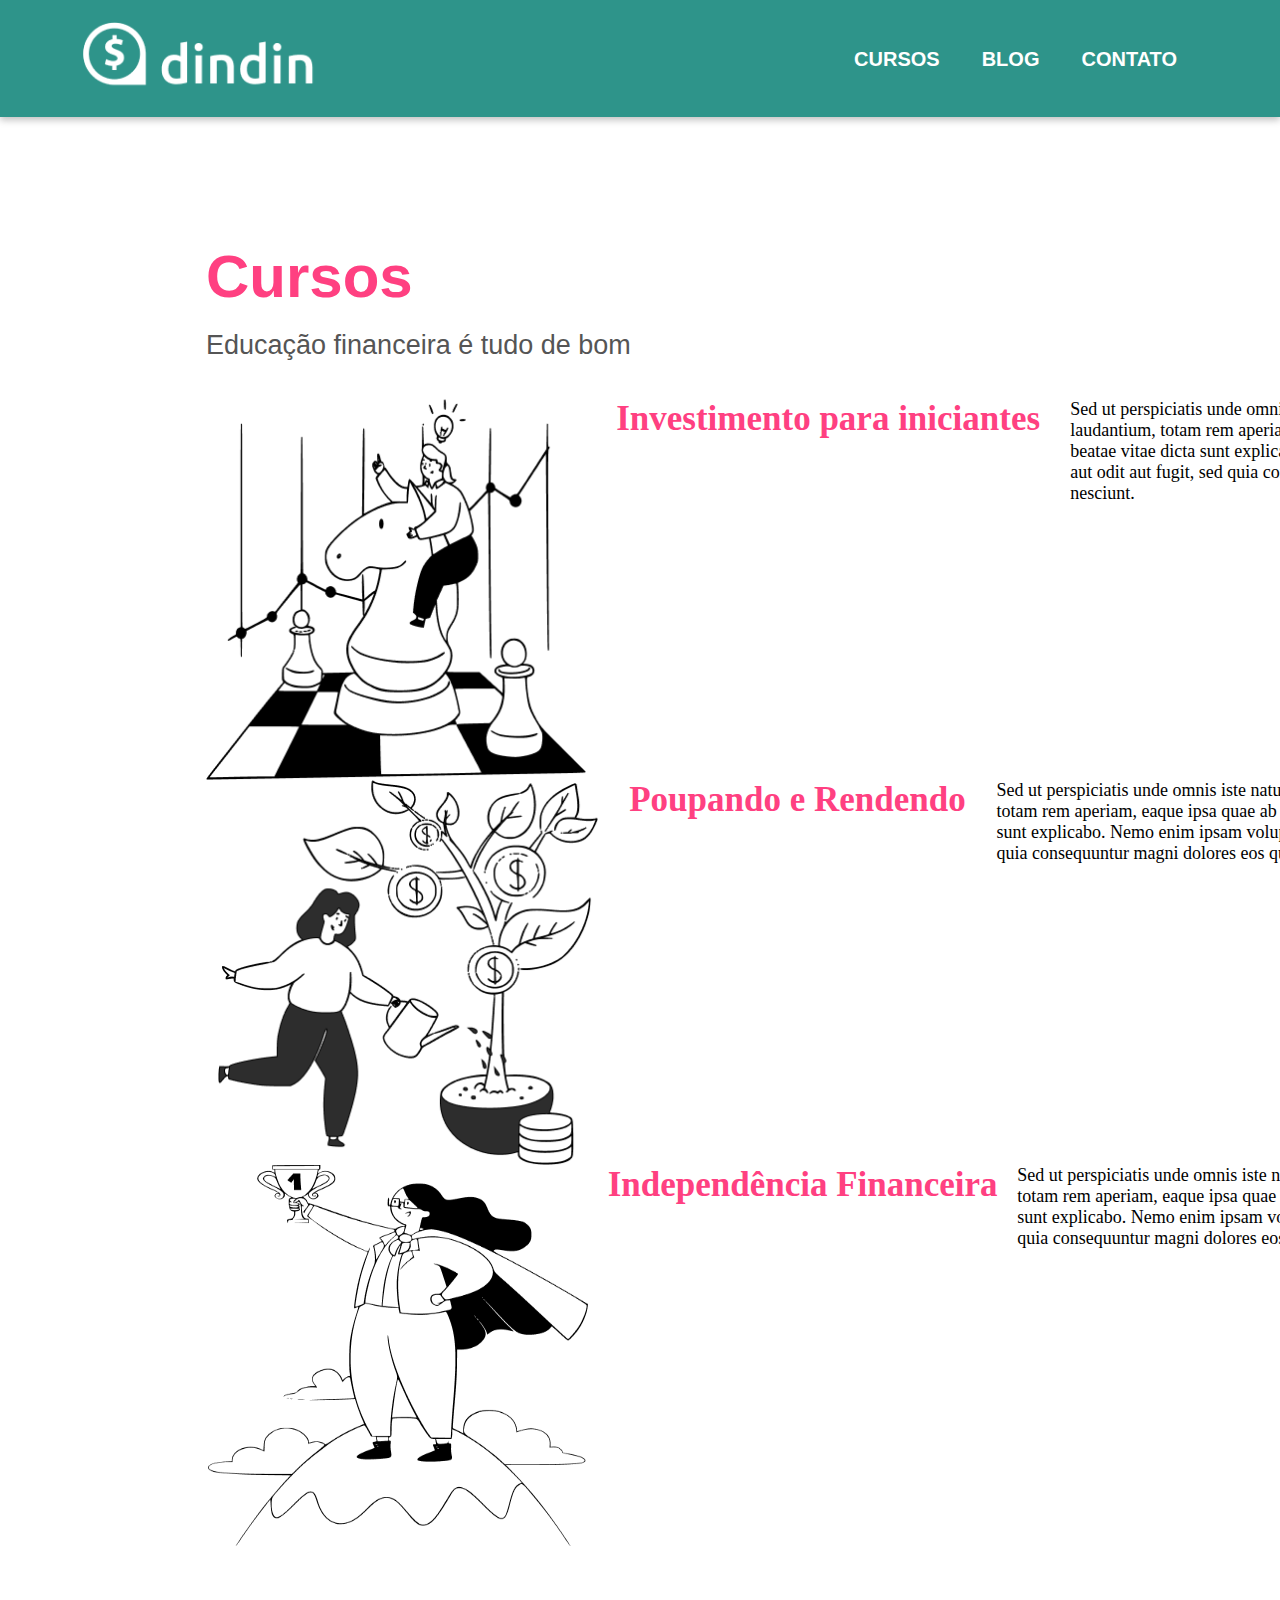
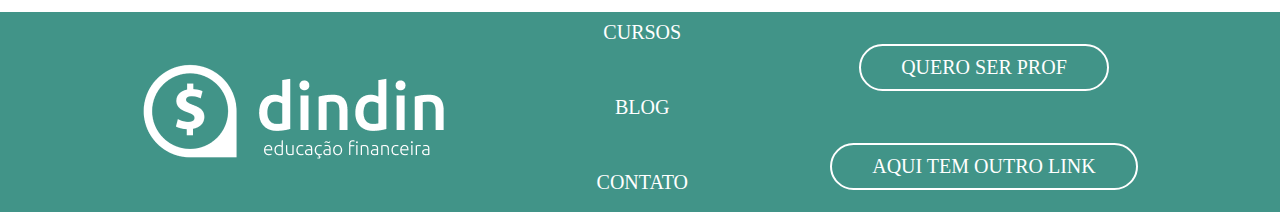
==== index.html @ f8fa8d98 "first commit" ====
<!DOCTYPE html>
<html lang="pt-Br">
  <head>
    <meta charset="UTF-8" />
    <meta http-equiv="X-UA-Compatible" content="IE=edge" />
    <meta name="viewport" content="width=device-width, initial-scale=1.0" />
    <title>Dindin - Handson 1</title>
    <link rel="preconnect" href="https://fonts.googleapis.com" />
    <link rel="preconnect" href="https://fonts.gstatic.com" crossorigin />
    <link rel="preconnect" href="https://fonts.googleapis.com">
<link rel="preconnect" href="https://fonts.gstatic.com" crossorigin>
<link 
     href="https: //fonts.googleapis.com/css2?family= Ubuntu:ital, família= Ubuntu:ital,wght@0,400;0,700;1,300;1,500 & display=swap" 
      rel="stylesheet">
    <link rel="stylesheet" href="./assets/css/base.css" />
    <link rel="stylesheet" href="./assets/css/index.css" />
  </head>
  <body>
    <header>
      <div class="container navbar">
        <a href="./index.html">
          <img src="./assets/images/logo-header.png" width="235" />
        </a>
        <nav>
          <a href="#">cursos</a>
          <a href="#">blog</a>
          <a href="#">contato</a>
        </nav>
      </div>
    </header>
    <main>
      <section id="destaque">
        <article class="container">
          <div>
            <h1>
              Cursos
            </h1>
            <span>
              Educação financeira é tudo de bom
            </span>
            <main>
              <section id="hero-header">
                     <article>
                      <img src="./assets/images/ilustra-poupando.png" width="380" height="381"  />
                      <h3>Investimento para iniciantes</h3>
                      <p>Sed ut perspiciatis unde omnis iste natus error sit voluptatem accusantium doloremque laudantium, totam rem aperiam, eaque ipsa quae ab illo inventore veritatis et quasi architecto beatae vitae dicta sunt explicabo. Nemo enim ipsam voluptatem quia voluptas sit aspernatur aut odit aut fugit, sed quia consequuntur magni dolores eos qui ratione voluptatem sequi nesciunt. </p>
                      <a href="#">começar agora</a>
                    </article>

                    <article>
                      <img src="./assets/images/ilustra-investimento.png" width="380" height="385" />
                      <h4>Poupando e Rendendo</h4>
                      <p>Sed ut perspiciatis unde omnis iste natus error sit voluptatem accusantium doloremque laudantium, totam rem aperiam, eaque ipsa quae ab illo inventore veritatis et quasi architecto beatae vitae dicta sunt explicabo. Nemo enim ipsam voluptatem quia voluptas sit aspernatur aut odit aut fugit, sed quia consequuntur magni dolores eos qui ratione voluptatem sequi nesciunt. </p>
                      <a href="#">começar agora</a>
                    </article>

                    <article>
                      <img src="./assets/images/ilustra-independencia.png" width="380" height="381" />
                      <h5>Independência Financeira</h5>
                      <p>Sed ut perspiciatis unde omnis iste natus error sit voluptatem accusantium doloremque laudantium, totam rem aperiam, eaque ipsa quae ab illo inventore veritatis et quasi architecto beatae vitae dicta sunt explicabo. Nemo enim ipsam voluptatem quia voluptas sit aspernatur aut odit aut fugit, sed quia consequuntur magni dolores eos qui ratione voluptatem sequi nesciunt. </p>
                      <a href="#">começar agora</a>
                    </article>
            </main>          
        
        </article>
      </section>
    </main>
    <footer class="hero-footer">
      <img src="./assets/images/logo-footer.png" width="312" height="102" />
      <nav class="four">
          <a href="#">CURSOS</a>
          <a href="#">BLOG</a>
          <a href="#">CONTATO</a>
      </nav>
      <nav class="three">
          <a href="#">quero ser prof</a>
          <a href="#">aqui tem outro link</a>
      </nav>
  </footer>
  </body>
</html>
---- assets/css/base.css ----
/* http://meyerweb.com/eric/tools/css/reset/ 
   v2.0 | 20110126
   License: none (public domain)
*/

html,
body,
div,
span,
applet,
object,
iframe,
h1,
h2,
h3,
h4,
h5,
h6,
p,
blockquote,
pre,
a,
abbr,
acronym,
address,
big,
cite,
code,
del,
dfn,
em,
img,
ins,
kbd,
q,
s,
samp,
small,
strike,
strong,
sub,
sup,
tt,
var,
b,
u,
i,
center,
dl,
dt,
dd,
ol,
ul,
li,
fieldset,
form,
label,
legend,
table,
caption,
tbody,
tfoot,
thead,
tr,
th,
td,
article,
aside,
canvas,
details,
embed,
figure,
figcaption,
footer,
header,
hgroup,
menu,
nav,
output,
ruby,
section,
summary,
time,
mark,
audio,
video {
  margin: 0;
  padding: 0;
  border: 0;
  font-size: 100%;
  font: inherit;
  vertical-align: baseline;
}

/* HTML5 display-role reset for older browsers */
article,
aside,
details,
figcaption,
figure,
footer,
header,
hgroup,
menu,
nav,
section {
  display: block;
}

body {
  line-height: 1;
}

ol,
ul {
  list-style: none;
}

blockquote,
q {
  quotes: none;
}

blockquote:before,
blockquote:after,
q:before,
q:after {
  content: '';
  content: none;
}

table {
  border-collapse: collapse;
  border-spacing: 0;
}

html,
body,
button {
  font-family: 'Ubuntu', sans-serif;
}

#hero-header article a {
  width: 233px;
  height: 51px;
  left: 545px;
  top: 641px;
  background: #419488;
  border-radius: 62px;
}

#destaque .container {
  display: flex;
  align-items: flex-start;
  justify-content: space-between;
  padding: 125px 206px 66px;
}


#destaque .container div {
  display: flex;
  flex-direction: column;
  font-size: 27px;
  line-height: 31px;
}

#destaque .container div h1 {
  font-weight: 700;
  font-size: 60px;
  line-height: 69px;

  color: #FF4081;
  max-width: 488px;
  margin-bottom: 19px;
}

#destaque .container div span {
  color: #555555;
  max-width: 462px;
  margin-bottom: 38px;
}

#destaque .container div a {
  border: 2px solid #fff;
  border-radius: 62px;
  width: fit-content;
  color: #ffff;
  padding: 8px 26px;
  text-decoration: none;
}
header {
  background-color: #2E948A;
  box-shadow: 0px 3px 7px rgba(0, 0, 0, 0.25);
  padding: 20px 0px;
  min-height: 117px;
  box-sizing: border-box;
}

nav {
  display: flex;
  align-items: center;
  gap: 42px;
}

nav a {
  text-transform: uppercase;
  color: white;
  font-size: 20px;
  font-weight: bold;
  text-decoration: none;
}

.container {
  display: flex;
  max-width: 1440px;
  padding: 0px 103px 0px 82px;
}

.navbar {
  display: flex;
  align-content: center;
  justify-content: space-between;
}

#hero-header article a {
  width: 233px;
  height: 51px;
  left: 545px;
  top: 641px;
  background: #419488;
  border-radius: 62px;
}

#hero-header article h3 {
  width: 512px;
  height: 40px;
  left: 545px;
  top: 406px;
  font-family: 'Ubuntu';
  font-style: normal;
  font-weight: 700;
  font-size: 35px;
  line-height: 40px;
  text-align: center;
  color: #FF4081;
  
}

#hero-header article h4 {
  width: 373px;
  height: 40px;
  left: 545px;
  top: 947px;

  font-family: 'Ubuntu';
  font-style: normal;
  font-weight: 700;
  font-size: 35px;
  line-height: 40px;
  text-align: center;

  color: #FF4081;
}

#hero-header article h5 {
  width: 425px;
  height: 40px;
  left: 534px;
  top: 1581px;

  font-family: 'Ubuntu';
  font-style: normal;
  font-weight: 700;
  font-size: 35px;
  line-height: 40px;
  text-align: center;

  color: #FF4081;
}

#hero-header article p{
width: 724px;
height: 105px;
left: 545px;
top: 483px;

font-family: 'Ubuntu';
font-style: normal;
font-weight: 300;
font-size: 18px;
line-height: 21px;

color: #000000;
}

#hero-header article {
  display: flex;
  justify-content: space-evenly;
  flex-wrap: nowrap;
}

#hero-header article h3{
width: 512px;
height: 40px;
left: 545px;
top: 406px;
font-family: 'Ubuntu';
font-style: normal;
font-weight: 700;
font-size: 35px;
line-height: 40px;
}

#hero-header article p{
width: 724px;
height: 105px;
left: 545px;
top: 483px;

font-family: 'Ubuntu';
font-style: normal;
font-weight: 300;
font-size: 18px;
line-height: 21px;

color: #000000;
}


.hero-footer {
  width: cover;
  height: 200px;
  background: #419488;
  display: flex;
  justify-content: space-evenly;
  align-items: center;
}
#hero-footer nav three {
border: 2px solid #FFFFFF;
border-radius: 62px;
}


.hero-footer {
  width: cover;
  height: 200px;
  background: #419488;
  display: flex;
  justify-content: space-evenly;
  align-items: center;
}

.three {
  display: flex;
  flex-direction: column;
 
}

.three a {
  text-decoration: none;
  font-family: 'Ubuntu';
  font-style: normal;
  font-weight: 400;
  font-size: 20px;
  line-height: 23px;
  text-align: center;
  color: #FFFFFF;
  padding: 10px 40px;
  border: 2px solid #FFFFFF;
  border-radius: 62px;
  margin-top: 10px;

}

.four {
  display: flex;
  flex-direction: column;
}

.four a {
  text-decoration: none;
  font-family: 'Ubuntu';
  font-style: normal;
  font-weight: 400;
  font-size: 20px;
  line-height: 23px;
  color: #FFFFFF;
  margin-bottom: 10px;
}
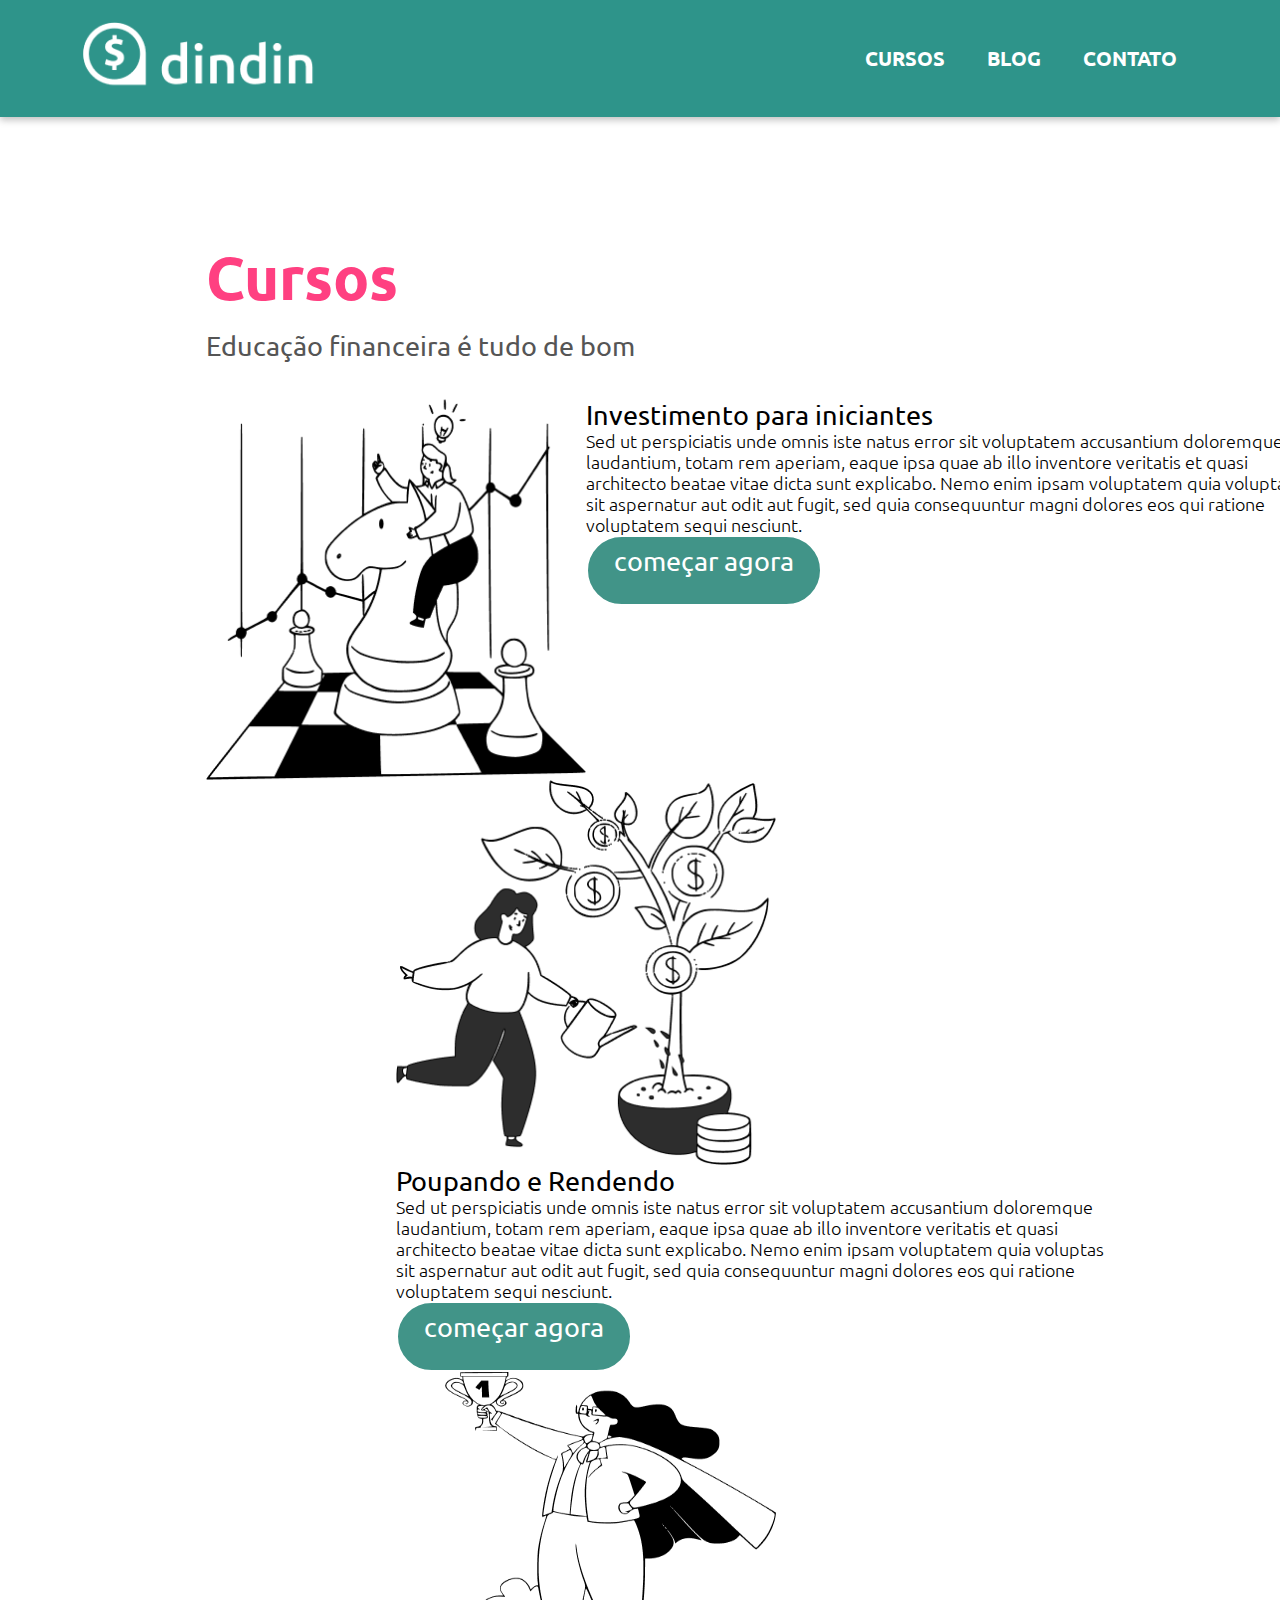
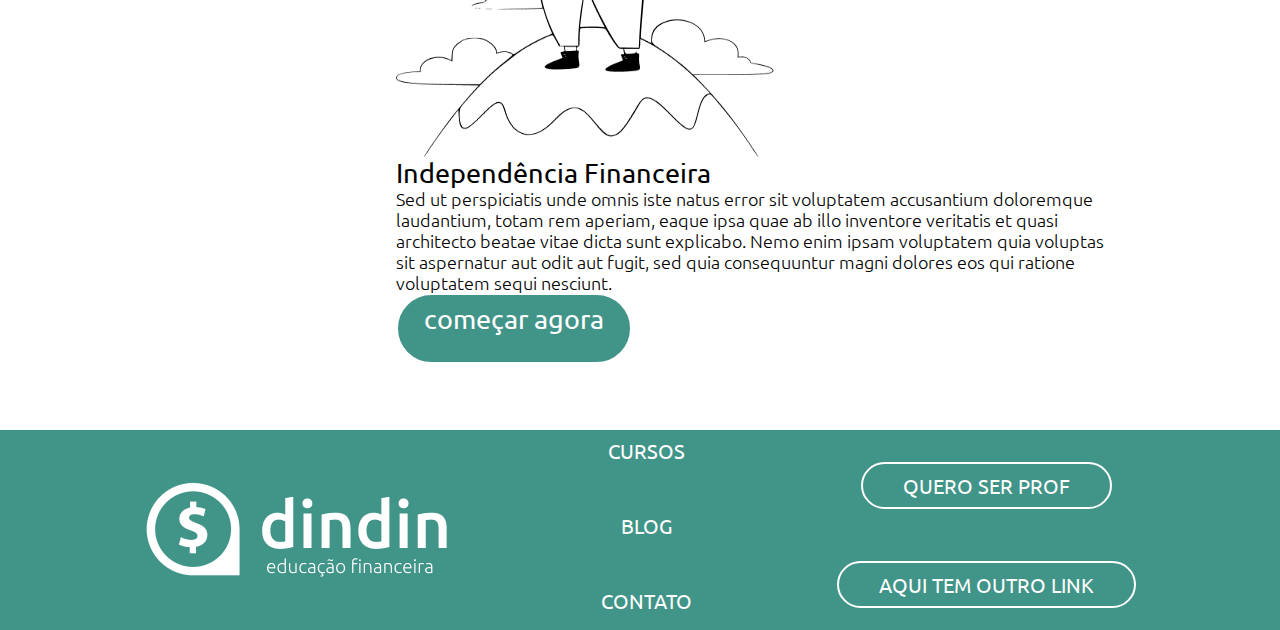
==== commit 9be3a6d3: "Ultimaa alteracao projeto Dindin" ====
--- a/index.html
+++ b/index.html
@@ -7,11 +7,10 @@
     <title>Dindin - Handson 1</title>
     <link rel="preconnect" href="https://fonts.googleapis.com" />
     <link rel="preconnect" href="https://fonts.gstatic.com" crossorigin />
-    <link rel="preconnect" href="https://fonts.googleapis.com">
-<link rel="preconnect" href="https://fonts.gstatic.com" crossorigin>
-<link 
-     href="https: //fonts.googleapis.com/css2?family= Ubuntu:ital, família= Ubuntu:ital,wght@0,400;0,700;1,300;1,500 & display=swap" 
-      rel="stylesheet">
+    <link
+      href="https://fonts.googleapis.com/css2?family=Ubuntu:wght@300;500;400;700&display=swap"
+      rel="stylesheet"
+    />
     <link rel="stylesheet" href="./assets/css/base.css" />
     <link rel="stylesheet" href="./assets/css/index.css" />
   </head>
@@ -42,23 +41,29 @@
               <section id="hero-header">
                      <article>
                       <img src="./assets/images/ilustra-poupando.png" width="380" height="381"  />
-                      <h3>Investimento para iniciantes</h3>
+                     <div>
+                      <h2>Investimento para iniciantes</h2>
                       <p>Sed ut perspiciatis unde omnis iste natus error sit voluptatem accusantium doloremque laudantium, totam rem aperiam, eaque ipsa quae ab illo inventore veritatis et quasi architecto beatae vitae dicta sunt explicabo. Nemo enim ipsam voluptatem quia voluptas sit aspernatur aut odit aut fugit, sed quia consequuntur magni dolores eos qui ratione voluptatem sequi nesciunt. </p>
                       <a href="#">começar agora</a>
+                    </div>
                     </article>
 
                     <article>
+                      <div>
                       <img src="./assets/images/ilustra-investimento.png" width="380" height="385" />
-                      <h4>Poupando e Rendendo</h4>
+                      <h2>Poupando e Rendendo</h2>
                       <p>Sed ut perspiciatis unde omnis iste natus error sit voluptatem accusantium doloremque laudantium, totam rem aperiam, eaque ipsa quae ab illo inventore veritatis et quasi architecto beatae vitae dicta sunt explicabo. Nemo enim ipsam voluptatem quia voluptas sit aspernatur aut odit aut fugit, sed quia consequuntur magni dolores eos qui ratione voluptatem sequi nesciunt. </p>
                       <a href="#">começar agora</a>
+                    </div>
                     </article>
 
                     <article>
-                      <img src="./assets/images/ilustra-independencia.png" width="380" height="381" />
-                      <h5>Independência Financeira</h5>
+                      <div>
+                      <img src="./assets/images/ilustra-independencia.png" width="380" height="385" />
+                      <h2>Independência Financeira</h2>
                       <p>Sed ut perspiciatis unde omnis iste natus error sit voluptatem accusantium doloremque laudantium, totam rem aperiam, eaque ipsa quae ab illo inventore veritatis et quasi architecto beatae vitae dicta sunt explicabo. Nemo enim ipsam voluptatem quia voluptas sit aspernatur aut odit aut fugit, sed quia consequuntur magni dolores eos qui ratione voluptatem sequi nesciunt. </p>
                       <a href="#">começar agora</a>
+                    </div>
                     </article>
             </main>          
         
--- a/assets/css/index.css
+++ b/assets/css/index.css
@@ -0,0 +1,2 @@
+
+
